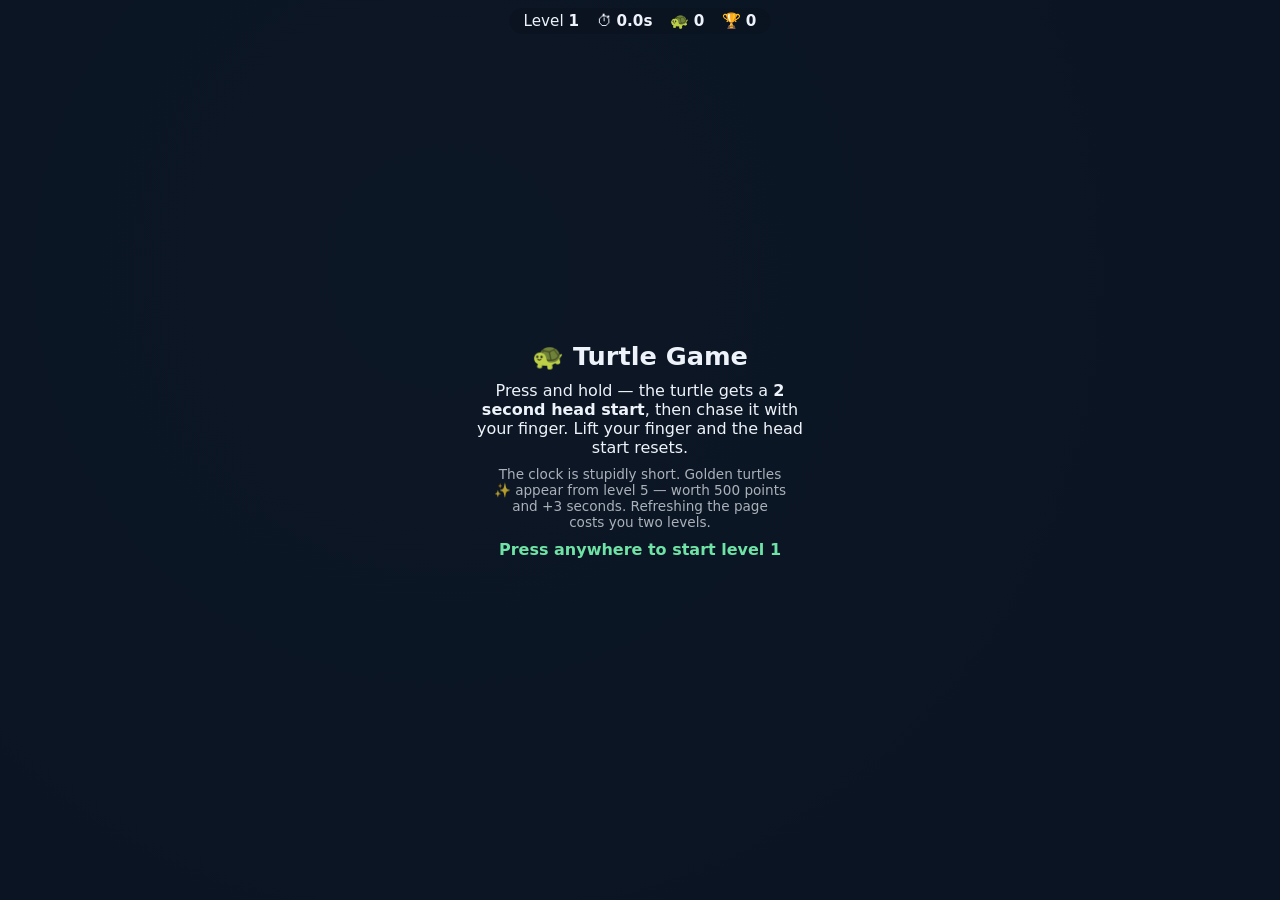
==== index.html @ 4cc34a48 "Turtle game: Gleam game logic with a flat JS shell Extracted from the game-of-will repo. Game logic " ====
<!doctype html>
<html lang="en">
  <head>
    <meta charset="utf-8" />
    <meta
      name="viewport"
      content="width=device-width, initial-scale=1, viewport-fit=cover, user-scalable=no"
    />
    <title>Turtle Game</title>
    <meta name="description" content="Chase the turtle before the stupidly short clock runs out." />
    <link rel="stylesheet" href="./style.css" />
    <link
      rel="icon"
      href="data:image/svg+xml,<svg xmlns=%22http://www.w3.org/2000/svg%22 viewBox=%220 0 100 100%22><text y=%22.9em%22 font-size=%2290%22>🐢</text></svg>"
    />
  </head>
  <body>
    <div class="turtle-page">
      <header class="hud">
        <span class="hud-item">Level <strong id="hud-level">1</strong></span>
        <span class="hud-item" id="hud-time-item">⏱ <strong id="hud-time">0.0s</strong></span>
        <span class="hud-item">🐢 <strong id="hud-left">0</strong></span>
        <span class="hud-item">🏆 <strong id="hud-score">0</strong></span>
      </header>

      <div id="arena" class="arena">
        <div id="sprites" class="sprites"></div>

        <div id="grace" class="grace" hidden></div>

        <div id="interstitial" class="interstitial" hidden>
          <div class="interstitial-card">
            <span class="ad-badge">AD</span>
            <p class="interstitial-kicker">A word from our sponsors</p>
            <strong class="interstitial-product" id="int-product"></strong>
            <em class="interstitial-tagline" id="int-tagline"></em>
            <span class="ad-cta">BUY NOW!!</span>
            <button class="interstitial-skip" id="int-skip" disabled>Skip</button>
            <p class="interstitial-note">Game paused. The turtle is also waiting. Probably.</p>
          </div>
        </div>

        <div id="overlay" class="overlay" hidden></div>
      </div>
    </div>
    <script type="module" src="./app.js"></script>
  </body>
</html>
---- style.css ----
* {
  box-sizing: border-box;
}

body {
  margin: 0;
  background: #0f1b2d;
}

[hidden] {
  display: none !important;
}

.turtle-page {
  position: fixed;
  inset: 0;
  background: #0f1b2d;
  color: #eef3fa;
  font-family: system-ui, sans-serif;
}

.hud {
  position: absolute;
  top: calc(env(safe-area-inset-top, 0px) + 8px);
  left: 50%;
  transform: translateX(-50%);
  z-index: 7;
  display: flex;
  gap: 1.1rem;
  justify-content: center;
  font-size: clamp(0.75rem, 2.6vw, 0.95rem);
  padding: 4px 14px;
  border-radius: 999px;
  background: rgba(10, 18, 30, 0.6);
  pointer-events: none;
  white-space: nowrap;
}
.hud-item strong {
  font-variant-numeric: tabular-nums;
}
.panic {
  color: #ff5d5d;
  animation: pulse 0.5s infinite alternate;
}
@keyframes pulse {
  from {
    opacity: 1;
  }
  to {
    opacity: 0.45;
  }
}

.arena {
  position: absolute;
  inset: 0;
  background: radial-gradient(circle at 35% 30%, #16324f, #102338 70%);
  overflow: hidden;
  touch-action: none;
  user-select: none;
  -webkit-user-select: none;
  cursor: crosshair;
}

.sprites {
  position: absolute;
  inset: 0;
}

.turtle {
  position: absolute;
  font-size: 2.4rem;
  line-height: 1;
  z-index: 1;
  pointer-events: none;
  filter: drop-shadow(0 3px 4px rgba(0, 0, 0, 0.45));
}
.turtle.golden {
  filter: drop-shadow(0 0 10px #ffd34d) sepia(1) saturate(3) hue-rotate(-15deg);
}
/* Head start running: the turtle is untouchable, and flashes red to say so */
.turtle.shielded {
  animation: shield-flash 0.35s infinite alternate;
}
@keyframes shield-flash {
  from {
    filter: sepia(1) saturate(9) hue-rotate(-55deg) drop-shadow(0 0 10px #ff4040);
  }
  to {
    filter: drop-shadow(0 3px 4px rgba(0, 0, 0, 0.45));
  }
}

/* Garish fake ads — turtles hide behind them */
.ad {
  position: absolute;
  z-index: 2;
  display: flex;
  flex-direction: column;
  justify-content: center;
  gap: 2px;
  padding: 6px 10px;
  background: repeating-linear-gradient(
    135deg,
    #fff23e,
    #fff23e 14px,
    #ffd1f0 14px,
    #ffd1f0 28px
  );
  border: 3px dashed #ff2fb3;
  border-radius: 6px;
  color: #311b00;
  text-align: center;
  box-shadow: 0 6px 18px rgba(0, 0, 0, 0.5);
  overflow: hidden;
  transition:
    left 0.15s ease,
    top 0.15s ease,
    width 0.15s ease,
    height 0.15s ease;
}
.ad.flashing {
  z-index: 5;
  border-width: 8px;
}
.ad.flashing .ad-product {
  font-size: clamp(1.4rem, 7vw, 2.6rem);
}
.ad.flashing .ad-tagline {
  font-size: clamp(0.9rem, 4vw, 1.4rem);
}
.ad.flashing .ad-cta {
  font-size: 1rem;
}
.ad-badge {
  position: absolute;
  top: 3px;
  left: 5px;
  font-size: 0.55rem;
  font-weight: 700;
  background: #311b00;
  color: #fff23e;
  padding: 0 4px;
  border-radius: 3px;
}
.ad-close {
  position: absolute;
  top: 2px;
  right: 3px;
  border: 1px solid #311b00;
  background: #fff;
  font-size: 0.65rem;
  line-height: 1;
  padding: 2px 4px;
  cursor: pointer;
  border-radius: 3px;
}
.ad-product {
  font-size: clamp(0.7rem, 2.4vw, 1rem);
}
.ad-tagline {
  font-size: clamp(0.55rem, 1.8vw, 0.75rem);
}
.ad-cta {
  font-size: 0.6rem;
  font-weight: 800;
  color: #d4007e;
  animation: pulse 0.4s infinite alternate;
}

.grace {
  position: absolute;
  top: calc(env(safe-area-inset-top, 0px) + 44px);
  left: 50%;
  transform: translateX(-50%);
  z-index: 3;
  background: rgba(0, 0, 0, 0.55);
  padding: 4px 12px;
  border-radius: 999px;
  font-size: 0.85rem;
  pointer-events: none;
  white-space: nowrap;
}
.grace-warn {
  color: #ffd34d;
}

/* Full-screen interstitial: pauses the game, skip unlocks after a delay */
.interstitial {
  position: absolute;
  inset: 0;
  z-index: 6;
  display: flex;
  align-items: center;
  justify-content: center;
  padding: 1rem;
  background: rgba(10, 18, 30, 0.75);
}
.interstitial-card {
  position: relative;
  display: flex;
  flex-direction: column;
  align-items: center;
  gap: 0.45rem;
  width: min(85%, 340px);
  padding: 1.6rem 1.2rem 1.1rem;
  background: repeating-linear-gradient(
    135deg,
    #fff23e,
    #fff23e 14px,
    #ffd1f0 14px,
    #ffd1f0 28px
  );
  border: 4px dashed #ff2fb3;
  border-radius: 10px;
  color: #311b00;
  text-align: center;
  box-shadow: 0 12px 40px rgba(0, 0, 0, 0.6);
}
.interstitial-kicker {
  margin: 0;
  font-size: 0.65rem;
  font-weight: 700;
  letter-spacing: 0.12em;
  text-transform: uppercase;
  opacity: 0.75;
}
.interstitial-product {
  font-size: 1.3rem;
}
.interstitial-tagline {
  font-size: 0.85rem;
}
.interstitial-skip {
  margin-top: 0.4rem;
  padding: 6px 16px;
  border: 2px solid #311b00;
  border-radius: 999px;
  background: #fff;
  font-weight: 700;
  font-size: 0.85rem;
  cursor: pointer;
}
.interstitial-skip:disabled {
  opacity: 0.55;
  cursor: wait;
}
.interstitial-note {
  margin: 0;
  font-size: 0.65rem;
  opacity: 0.7;
}

.overlay {
  position: absolute;
  inset: 0;
  z-index: 4;
  display: flex;
  flex-direction: column;
  align-items: center;
  justify-content: center;
  gap: 0.6rem;
  padding: 1.5rem;
  text-align: center;
  background: rgba(10, 18, 30, 0.82);
  pointer-events: none;
}
.overlay h1 {
  margin: 0;
  font-size: 1.6rem;
}
.overlay p {
  margin: 0;
  max-width: 34ch;
}
.overlay-small {
  opacity: 0.7;
  font-size: 0.85rem;
}
.overlay-tap {
  margin-top: 0.6rem;
  font-weight: 700;
  color: #6fe3a5;
  animation: pulse 0.9s infinite alternate;
}
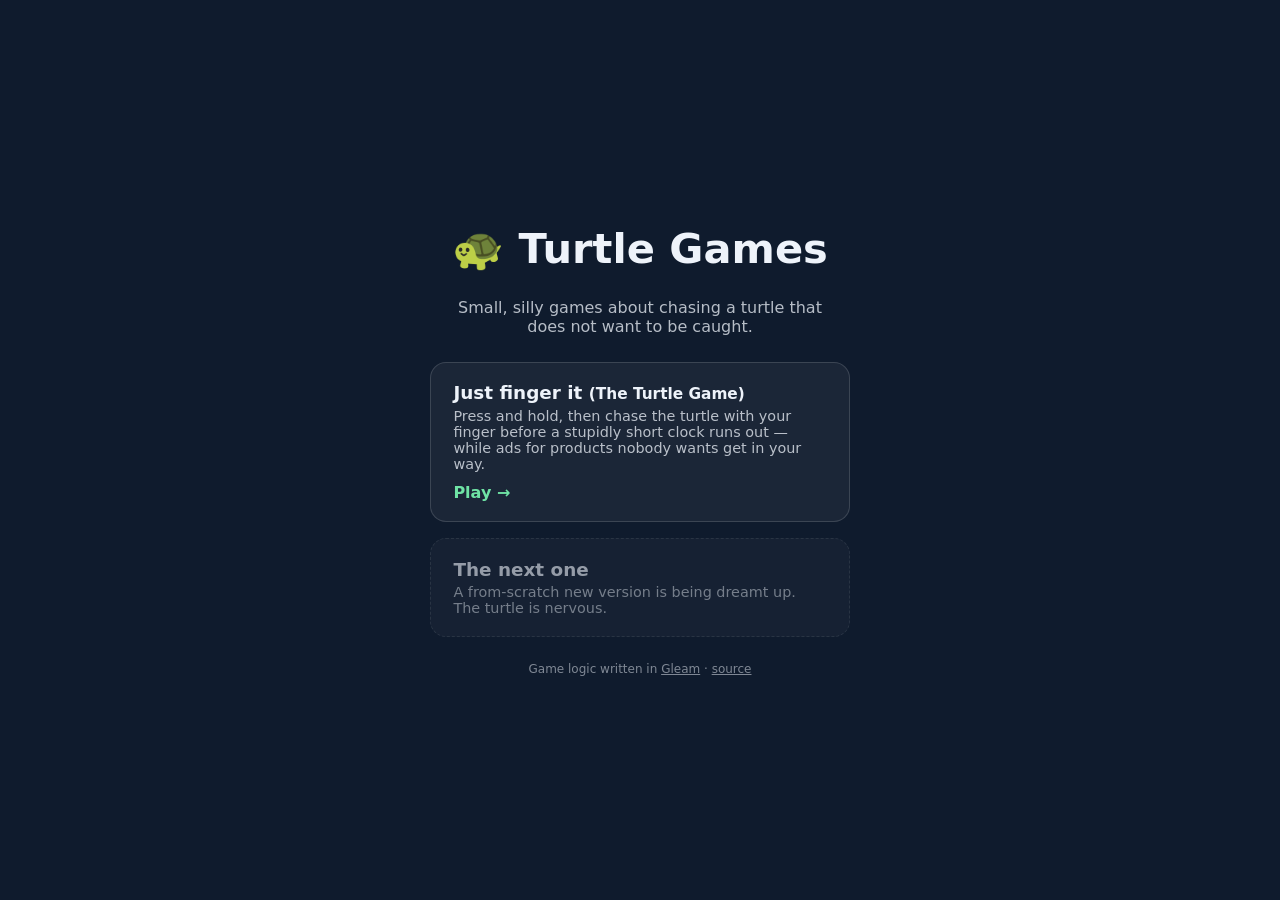
==== commit c6d18e11: "Add Turtle Games landing page; move the game to just-finger-it/ The site root is now a hub page link" ====
--- a/index.html
+++ b/index.html
@@ -2,47 +2,114 @@
 <html lang="en">
   <head>
     <meta charset="utf-8" />
-    <meta
-      name="viewport"
-      content="width=device-width, initial-scale=1, viewport-fit=cover, user-scalable=no"
-    />
-    <title>Turtle Game</title>
-    <meta name="description" content="Chase the turtle before the stupidly short clock runs out." />
-    <link rel="stylesheet" href="./style.css" />
+    <meta name="viewport" content="width=device-width, initial-scale=1" />
+    <title>Turtle Games</title>
+    <meta name="description" content="Small, silly turtle-chasing games. Written in Gleam." />
     <link
       rel="icon"
       href="data:image/svg+xml,<svg xmlns=%22http://www.w3.org/2000/svg%22 viewBox=%220 0 100 100%22><text y=%22.9em%22 font-size=%2290%22>🐢</text></svg>"
     />
+    <style>
+      * {
+        box-sizing: border-box;
+      }
+      body {
+        margin: 0;
+        min-height: 100vh;
+        display: flex;
+        flex-direction: column;
+        align-items: center;
+        justify-content: center;
+        gap: 1.6rem;
+        padding: 2rem 1rem;
+        background: #0f1b2d;
+        color: #eef3fa;
+        font-family: system-ui, sans-serif;
+        text-align: center;
+      }
+      h1 {
+        margin: 0;
+        font-size: clamp(1.8rem, 7vw, 2.6rem);
+      }
+      .tagline {
+        margin: 0;
+        max-width: 38ch;
+        opacity: 0.75;
+      }
+      .games {
+        display: flex;
+        flex-direction: column;
+        gap: 1rem;
+        width: 100%;
+        max-width: 420px;
+      }
+      .game-card {
+        display: block;
+        padding: 1.2rem 1.4rem;
+        border: 1px solid rgba(255, 255, 255, 0.14);
+        border-radius: 16px;
+        background: rgba(255, 255, 255, 0.05);
+        color: inherit;
+        text-decoration: none;
+        text-align: left;
+        transition: transform 0.12s ease, background 0.12s ease;
+      }
+      a.game-card:hover,
+      a.game-card:focus-visible {
+        background: rgba(255, 255, 255, 0.1);
+        transform: translateY(-2px);
+      }
+      .game-card h2 {
+        margin: 0 0 0.3rem;
+        font-size: 1.15rem;
+      }
+      .game-card p {
+        margin: 0;
+        font-size: 0.9rem;
+        opacity: 0.75;
+      }
+      .play {
+        display: inline-block;
+        margin-top: 0.7rem;
+        font-weight: 700;
+        color: #6fe3a5;
+      }
+      .game-card.soon {
+        opacity: 0.6;
+        border-style: dashed;
+      }
+      footer {
+        font-size: 0.75rem;
+        opacity: 0.5;
+      }
+      footer a {
+        color: inherit;
+      }
+    </style>
   </head>
   <body>
-    <div class="turtle-page">
-      <header class="hud">
-        <span class="hud-item">Level <strong id="hud-level">1</strong></span>
-        <span class="hud-item" id="hud-time-item">⏱ <strong id="hud-time">0.0s</strong></span>
-        <span class="hud-item">🐢 <strong id="hud-left">0</strong></span>
-        <span class="hud-item">🏆 <strong id="hud-score">0</strong></span>
-      </header>
+    <h1>🐢 Turtle Games</h1>
+    <p class="tagline">Small, silly games about chasing a turtle that does not want to be caught.</p>
 
-      <div id="arena" class="arena">
-        <div id="sprites" class="sprites"></div>
+    <nav class="games" aria-label="Games">
+      <a class="game-card" href="./just-finger-it/">
+        <h2>Just finger it <small>(The Turtle Game)</small></h2>
+        <p>
+          Press and hold, then chase the turtle with your finger before a stupidly short clock
+          runs out — while ads for products nobody wants get in your way.
+        </p>
+        <span class="play">Play →</span>
+      </a>
 
-        <div id="grace" class="grace" hidden></div>
+      <div class="game-card soon">
+        <h2>The next one</h2>
+        <p>A from-scratch new version is being dreamt up. The turtle is nervous.</p>
+      </div>
+    </nav>
 
-        <div id="interstitial" class="interstitial" hidden>
-          <div class="interstitial-card">
-            <span class="ad-badge">AD</span>
-            <p class="interstitial-kicker">A word from our sponsors</p>
-            <strong class="interstitial-product" id="int-product"></strong>
-            <em class="interstitial-tagline" id="int-tagline"></em>
-            <span class="ad-cta">BUY NOW!!</span>
-            <button class="interstitial-skip" id="int-skip" disabled>Skip</button>
-            <p class="interstitial-note">Game paused. The turtle is also waiting. Probably.</p>
-          </div>
-        </div>
-
-        <div id="overlay" class="overlay" hidden></div>
-      </div>
-    </div>
-    <script type="module" src="./app.js"></script>
+    <footer>
+      Game logic written in <a href="https://gleam.run">Gleam</a> ·
+      <a href="https://github.com/molly-dog-enterprises/turtle-game">source</a>
+    </footer>
   </body>
 </html>
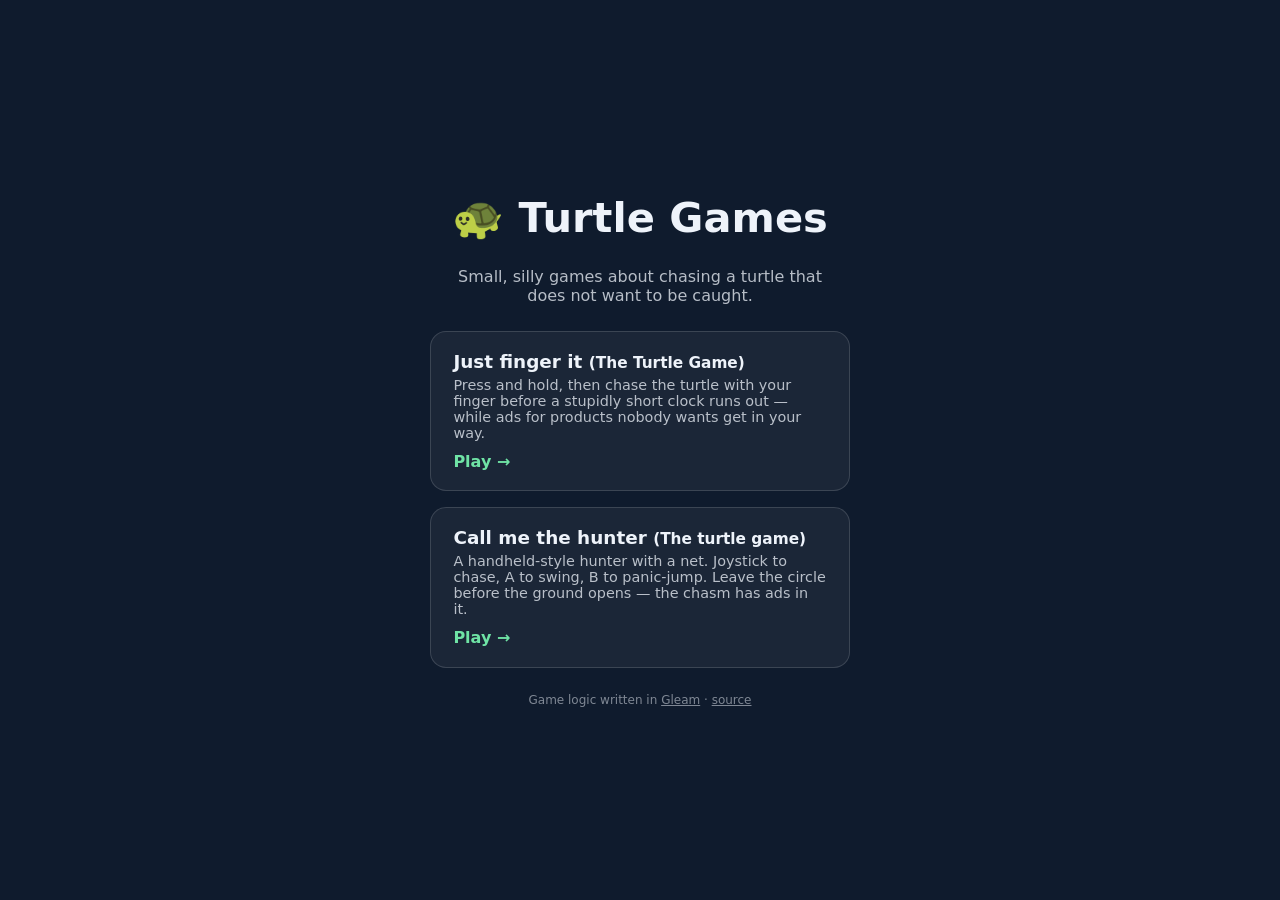
==== commit d6d525be: "Call me the hunter: second game, built from NEXT-VERSION.md A handheld-style game in its own folder " ====
--- a/index.html
+++ b/index.html
@@ -101,10 +101,14 @@
         <span class="play">Play →</span>
       </a>
 
-      <div class="game-card soon">
-        <h2>The next one</h2>
-        <p>A from-scratch new version is being dreamt up. The turtle is nervous.</p>
-      </div>
+      <a class="game-card" href="./call-me-the-hunter/">
+        <h2>Call me the hunter <small>(The turtle game)</small></h2>
+        <p>
+          A handheld-style hunter with a net. Joystick to chase, A to swing, B to panic-jump.
+          Leave the circle before the ground opens — the chasm has ads in it.
+        </p>
+        <span class="play">Play →</span>
+      </a>
     </nav>
 
     <footer>
